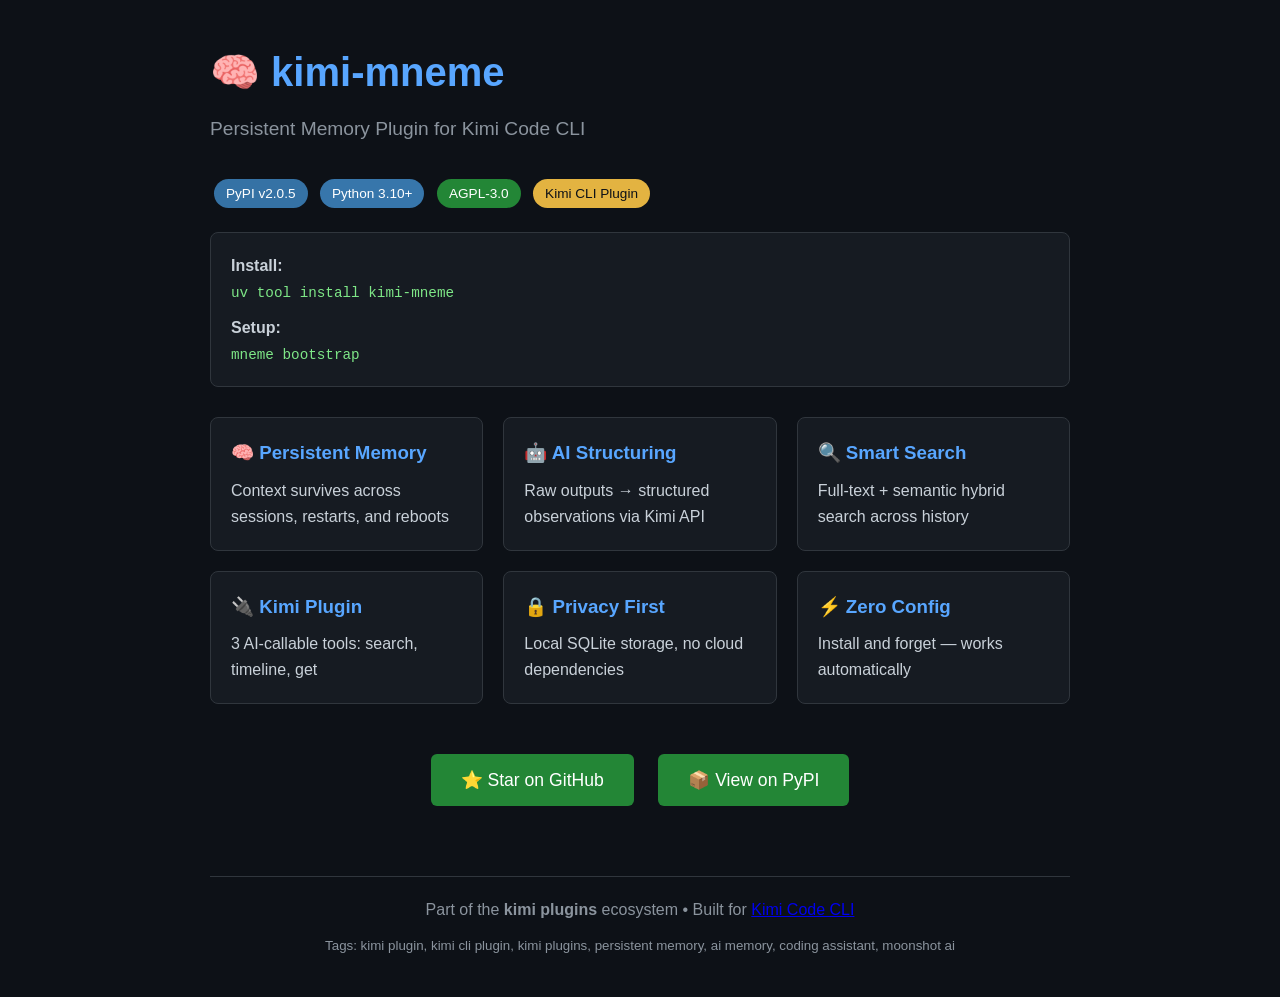
==== docs/index.html @ 5016ea13 "ci: auto-sync version from git tag to README, docs and source files" ====
<!DOCTYPE html>
<html lang="en">
<head>
    <meta charset="UTF-8">
    <meta name="viewport" content="width=device-width, initial-scale=1.0">
    <title>kimi-mneme — Persistent Memory Plugin for Kimi Code CLI</title>
    <meta name="description" content="kimi-mneme is a Kimi Code CLI plugin that adds persistent memory to your coding sessions. Search kimi plugins, kimi cli plugin, persistent memory.">
    <meta name="keywords" content="kimi plugin, kimi plugins, kimi cli plugin, kimi memory, persistent memory, ai memory, coding assistant, moonshot ai">
    <meta property="og:title" content="kimi-mneme — Persistent Memory Plugin for Kimi Code CLI">
    <meta property="og:description" content="Never lose track of your coding context. AI-powered persistent memory for Kimi CLI.">
    <meta property="og:url" content="https://barrelc.github.io/kimi-mneme">
    <style>
        * { margin: 0; padding: 0; box-sizing: border-box; }
        body {
            font-family: -apple-system, BlinkMacSystemFont, 'Segoe UI', Roboto, sans-serif;
            background: #0d1117;
            color: #c9d1d9;
            line-height: 1.6;
        }
        .container { max-width: 900px; margin: 0 auto; padding: 40px 20px; }
        h1 { color: #58a6ff; font-size: 2.5em; margin-bottom: 10px; }
        .subtitle { color: #8b949e; font-size: 1.2em; margin-bottom: 30px; }
        .badge { display: inline-block; padding: 4px 12px; border-radius: 20px; font-size: 0.85em; margin: 4px; }
        .badge-pypi { background: #3572a5; color: white; }
        .badge-python { background: #3776ab; color: white; }
        .badge-license { background: #238636; color: white; }
        .badge-kimi { background: #e3b341; color: #0d1117; }
        .install { background: #161b22; border: 1px solid #30363d; border-radius: 8px; padding: 20px; margin: 20px 0; }
        .install code { color: #7ee787; font-size: 1.1em; }
        .features { display: grid; grid-template-columns: repeat(auto-fit, minmax(250px, 1fr)); gap: 20px; margin: 30px 0; }
        .feature { background: #161b22; border: 1px solid #30363d; border-radius: 8px; padding: 20px; }
        .feature h3 { color: #58a6ff; margin-bottom: 10px; }
        .cta { text-align: center; margin: 40px 0; }
        .cta a {
            display: inline-block;
            background: #238636;
            color: white;
            padding: 12px 30px;
            border-radius: 6px;
            text-decoration: none;
            font-size: 1.1em;
            margin: 10px;
        }
        .cta a:hover { background: #2ea043; }
        footer { text-align: center; color: #8b949e; margin-top: 60px; padding-top: 20px; border-top: 1px solid #30363d; }
    </style>
</head>
<body>
    <div class="container">
        <h1>🧠 kimi-mneme</h1>
        <p class="subtitle">Persistent Memory Plugin for Kimi Code CLI</p>
        
        <div>
            <span class="badge badge-pypi">PyPI v<!-- VERSION -->2.0.5<!-- /VERSION --></span>
            <span class="badge badge-python">Python 3.10+</span>
            <span class="badge badge-license">AGPL-3.0</span>
            <span class="badge badge-kimi">Kimi CLI Plugin</span>
        </div>

        <div class="install">
            <p><strong>Install:</strong></p>
            <code>uv tool install kimi-mneme</code>
            <p style="margin-top:10px"><strong>Setup:</strong></p>
            <code>mneme bootstrap</code>
        </div>

        <div class="features">
            <div class="feature">
                <h3>🧠 Persistent Memory</h3>
                <p>Context survives across sessions, restarts, and reboots</p>
            </div>
            <div class="feature">
                <h3>🤖 AI Structuring</h3>
                <p>Raw outputs → structured observations via Kimi API</p>
            </div>
            <div class="feature">
                <h3>🔍 Smart Search</h3>
                <p>Full-text + semantic hybrid search across history</p>
            </div>
            <div class="feature">
                <h3>🔌 Kimi Plugin</h3>
                <p>3 AI-callable tools: search, timeline, get</p>
            </div>
            <div class="feature">
                <h3>🔒 Privacy First</h3>
                <p>Local SQLite storage, no cloud dependencies</p>
            </div>
            <div class="feature">
                <h3>⚡ Zero Config</h3>
                <p>Install and forget — works automatically</p>
            </div>
        </div>

        <div class="cta">
            <a href="https://github.com/barrelc/kimi-mneme">⭐ Star on GitHub</a>
            <a href="https://pypi.org/project/kimi-mneme/">📦 View on PyPI</a>
        </div>

        <footer>
            <p>Part of the <strong>kimi plugins</strong> ecosystem • Built for <a href="https://moonshotai.github.io/kimi-cli/">Kimi Code CLI</a></p>
            <p style="margin-top:10px">
                <small>Tags: kimi plugin, kimi cli plugin, kimi plugins, persistent memory, ai memory, coding assistant, moonshot ai</small>
            </p>
        </footer>
    </div>
</body>
</html>
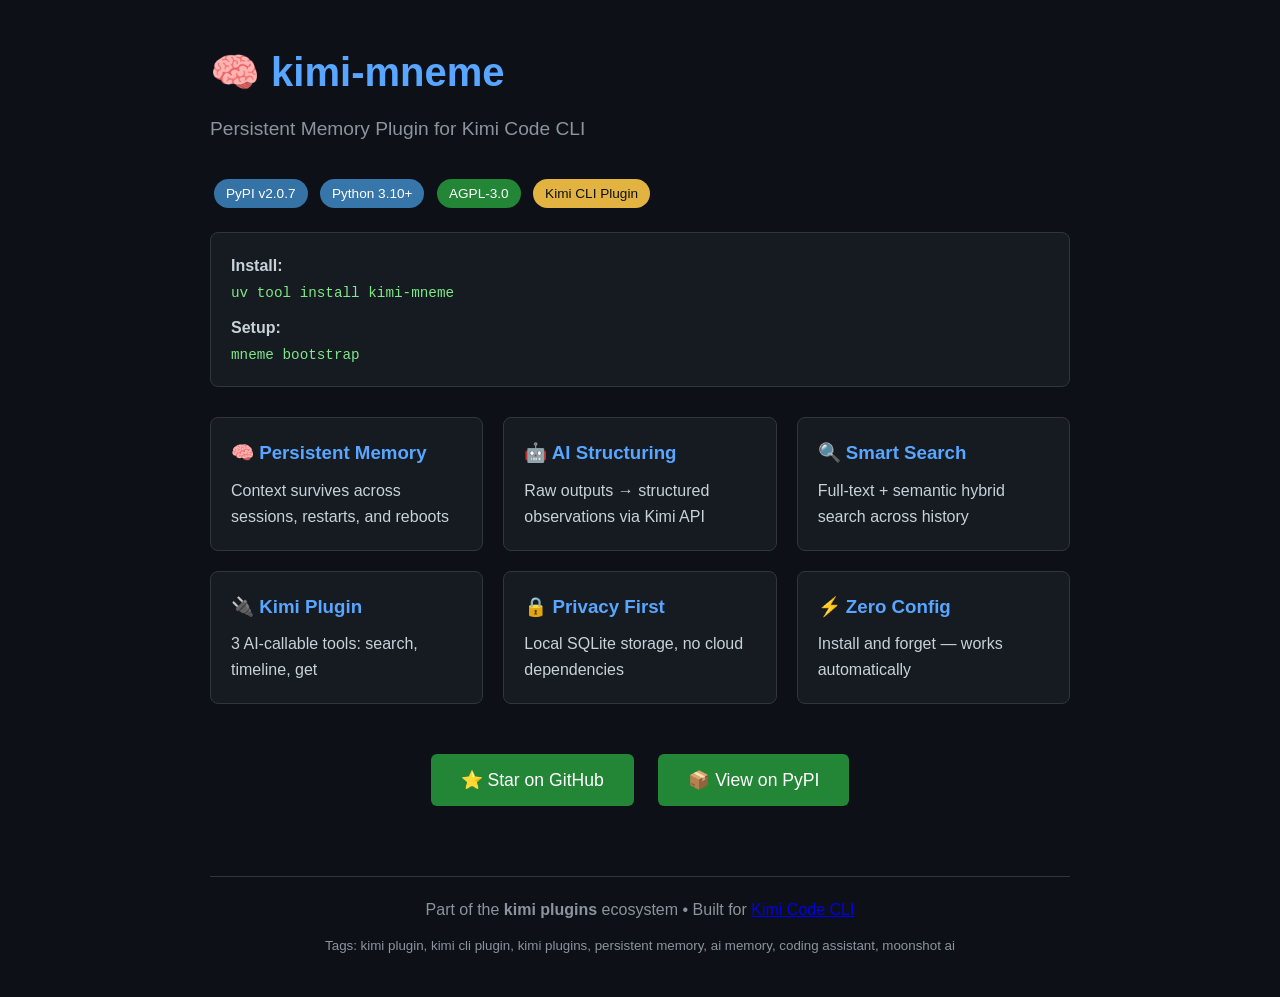
==== commit cbf9fa6d: "chore: bump version to 2.0.7" ====
--- a/docs/index.html
+++ b/docs/index.html
@@ -51,7 +51,7 @@
         <p class="subtitle">Persistent Memory Plugin for Kimi Code CLI</p>
         
         <div>
-            <span class="badge badge-pypi">PyPI v<!-- VERSION -->2.0.5<!-- /VERSION --></span>
+            <span class="badge badge-pypi">PyPI v<!-- VERSION -->2.0.7<!-- /VERSION --></span>
             <span class="badge badge-python">Python 3.10+</span>
             <span class="badge badge-license">AGPL-3.0</span>
             <span class="badge badge-kimi">Kimi CLI Plugin</span>
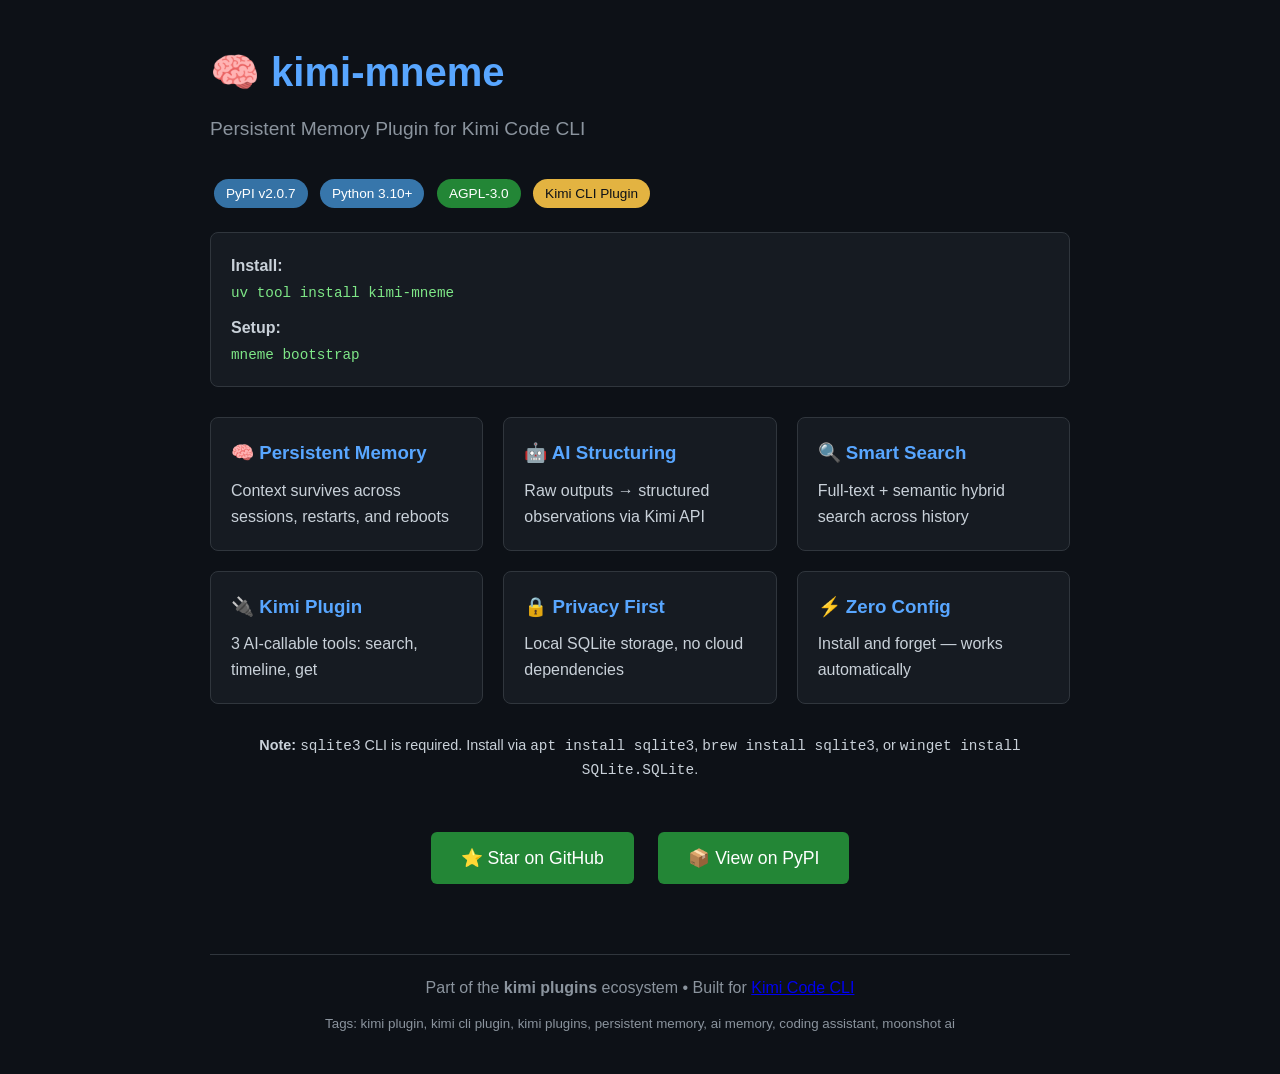
==== commit f8015a81: "docs: add sqlite3 CLI requirement and installation instructions across all docs" ====
--- a/docs/index.html
+++ b/docs/index.html
@@ -91,6 +91,10 @@
             </div>
         </div>
 
+        <p style="text-align:center; color: var(--muted); font-size: 0.9rem; margin-bottom: 1rem;">
+            <strong>Note:</strong> <code>sqlite3</code> CLI is required. Install via <code>apt install sqlite3</code>, <code>brew install sqlite3</code>, or <code>winget install SQLite.SQLite</code>.
+        </p>
+
         <div class="cta">
             <a href="https://github.com/barrelc/kimi-mneme">⭐ Star on GitHub</a>
             <a href="https://pypi.org/project/kimi-mneme/">📦 View on PyPI</a>
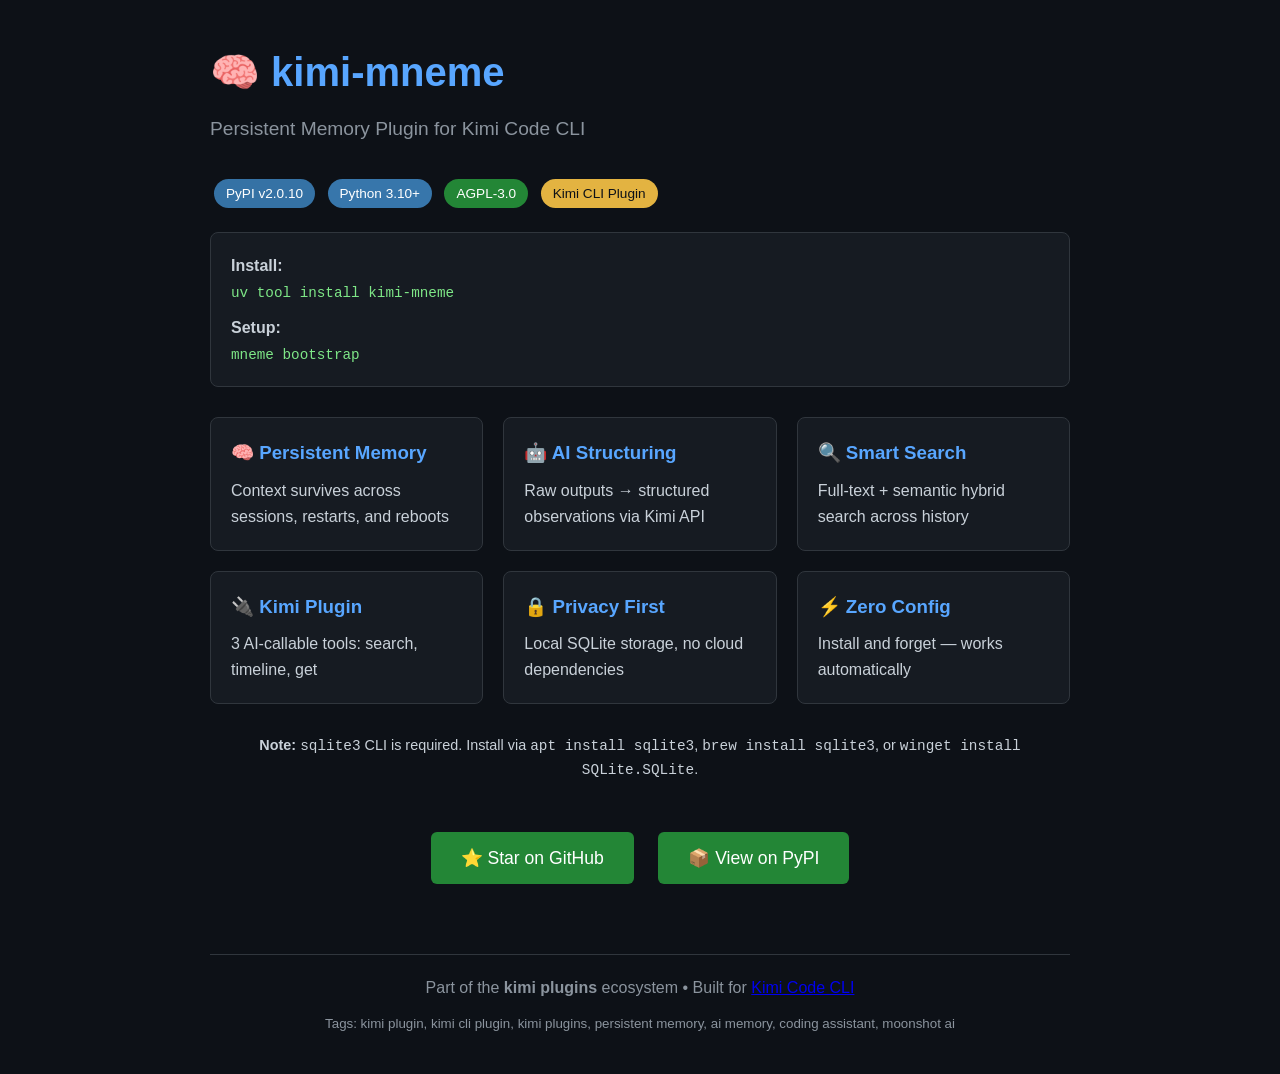
==== commit 8b522a15: "chore: bump version to 2.0.10" ====
--- a/docs/index.html
+++ b/docs/index.html
@@ -51,7 +51,7 @@
         <p class="subtitle">Persistent Memory Plugin for Kimi Code CLI</p>
         
         <div>
-            <span class="badge badge-pypi">PyPI v<!-- VERSION -->2.0.7<!-- /VERSION --></span>
+            <span class="badge badge-pypi">PyPI v<!-- VERSION -->2.0.10<!-- /VERSION --></span>
             <span class="badge badge-python">Python 3.10+</span>
             <span class="badge badge-license">AGPL-3.0</span>
             <span class="badge badge-kimi">Kimi CLI Plugin</span>
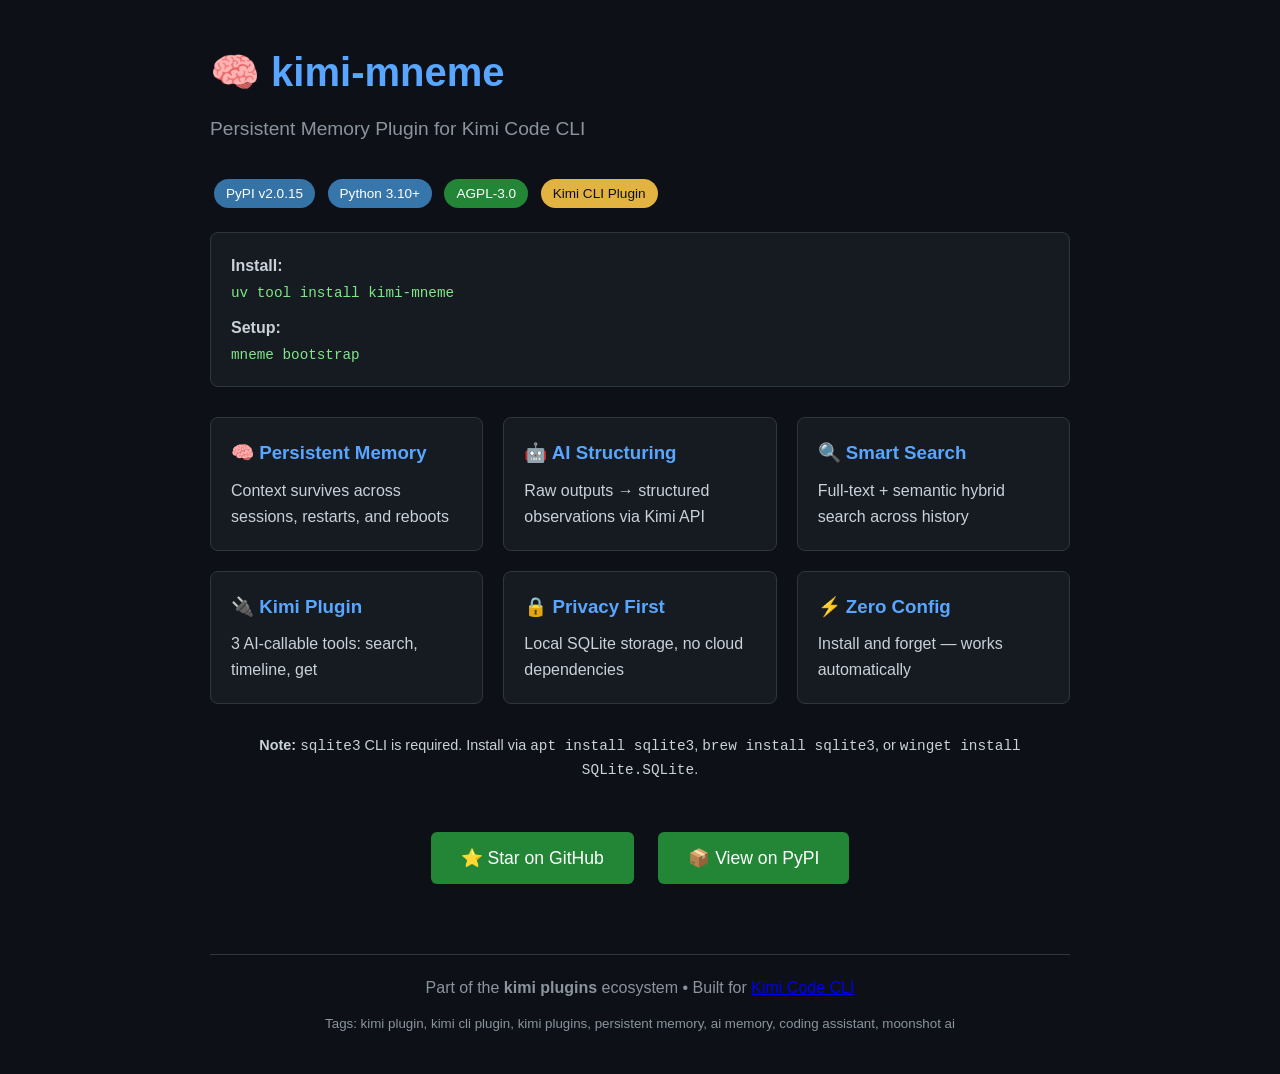
==== commit 52f176d5: "docs: update version references to 2.0.15 - README.md: 2.0.13 → 2.0.15 - docs/index.html: 2.0.10 → 2" ====
--- a/docs/index.html
+++ b/docs/index.html
@@ -51,7 +51,7 @@
         <p class="subtitle">Persistent Memory Plugin for Kimi Code CLI</p>
         
         <div>
-            <span class="badge badge-pypi">PyPI v<!-- VERSION -->2.0.10<!-- /VERSION --></span>
+            <span class="badge badge-pypi">PyPI v<!-- VERSION -->2.0.15<!-- /VERSION --></span>
             <span class="badge badge-python">Python 3.10+</span>
             <span class="badge badge-license">AGPL-3.0</span>
             <span class="badge badge-kimi">Kimi CLI Plugin</span>
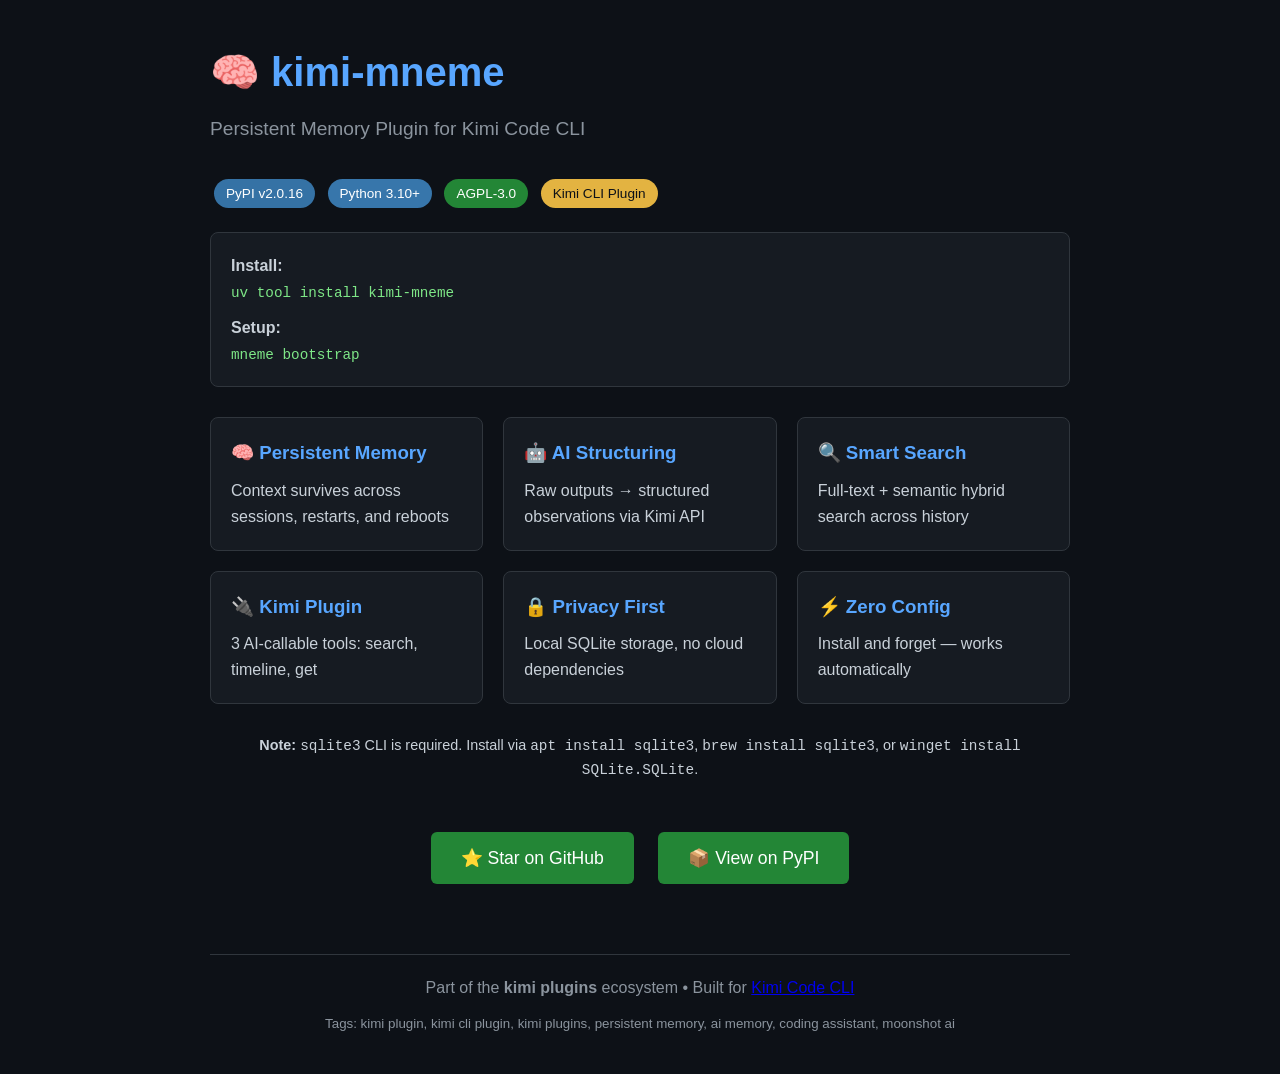
==== commit 840ccd2c: "chore: bump version to 2.0.16 Fixes: - heuristic_structuring: handle None tool_name (NOT NULL constr" ====
--- a/docs/index.html
+++ b/docs/index.html
@@ -51,7 +51,7 @@
         <p class="subtitle">Persistent Memory Plugin for Kimi Code CLI</p>
         
         <div>
-            <span class="badge badge-pypi">PyPI v<!-- VERSION -->2.0.15<!-- /VERSION --></span>
+            <span class="badge badge-pypi">PyPI v<!-- VERSION -->2.0.16<!-- /VERSION --></span>
             <span class="badge badge-python">Python 3.10+</span>
             <span class="badge badge-license">AGPL-3.0</span>
             <span class="badge badge-kimi">Kimi CLI Plugin</span>
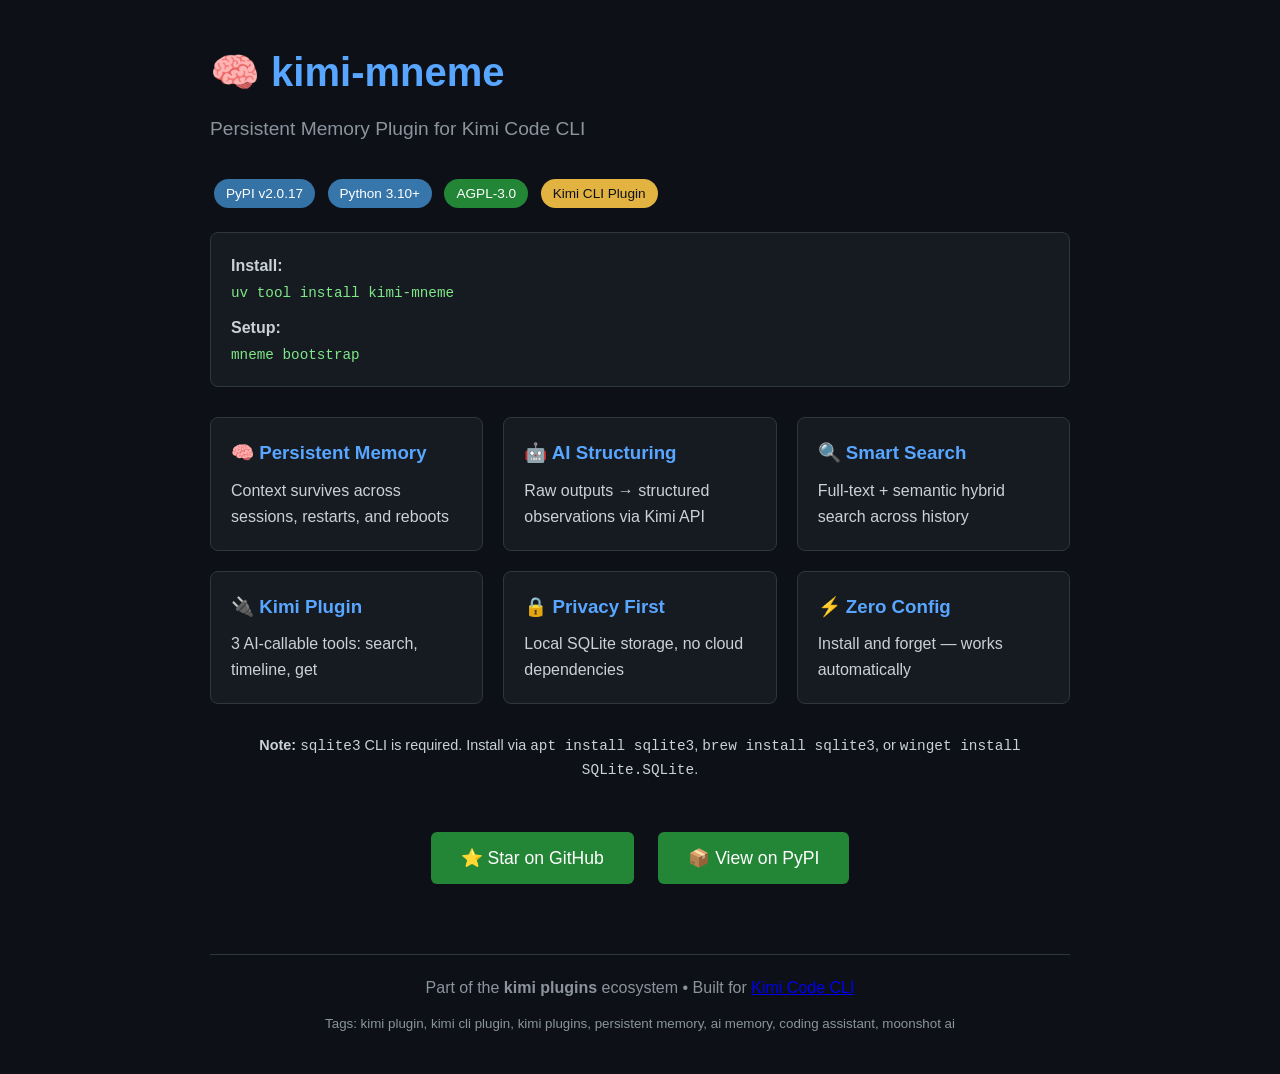
==== commit 37cf0317: "chore: bump version to 2.0.17 Fixes: - mcp_server: search both structured and raw observations - heu" ====
--- a/docs/index.html
+++ b/docs/index.html
@@ -51,7 +51,7 @@
         <p class="subtitle">Persistent Memory Plugin for Kimi Code CLI</p>
         
         <div>
-            <span class="badge badge-pypi">PyPI v<!-- VERSION -->2.0.16<!-- /VERSION --></span>
+            <span class="badge badge-pypi">PyPI v<!-- VERSION -->2.0.17<!-- /VERSION --></span>
             <span class="badge badge-python">Python 3.10+</span>
             <span class="badge badge-license">AGPL-3.0</span>
             <span class="badge badge-kimi">Kimi CLI Plugin</span>
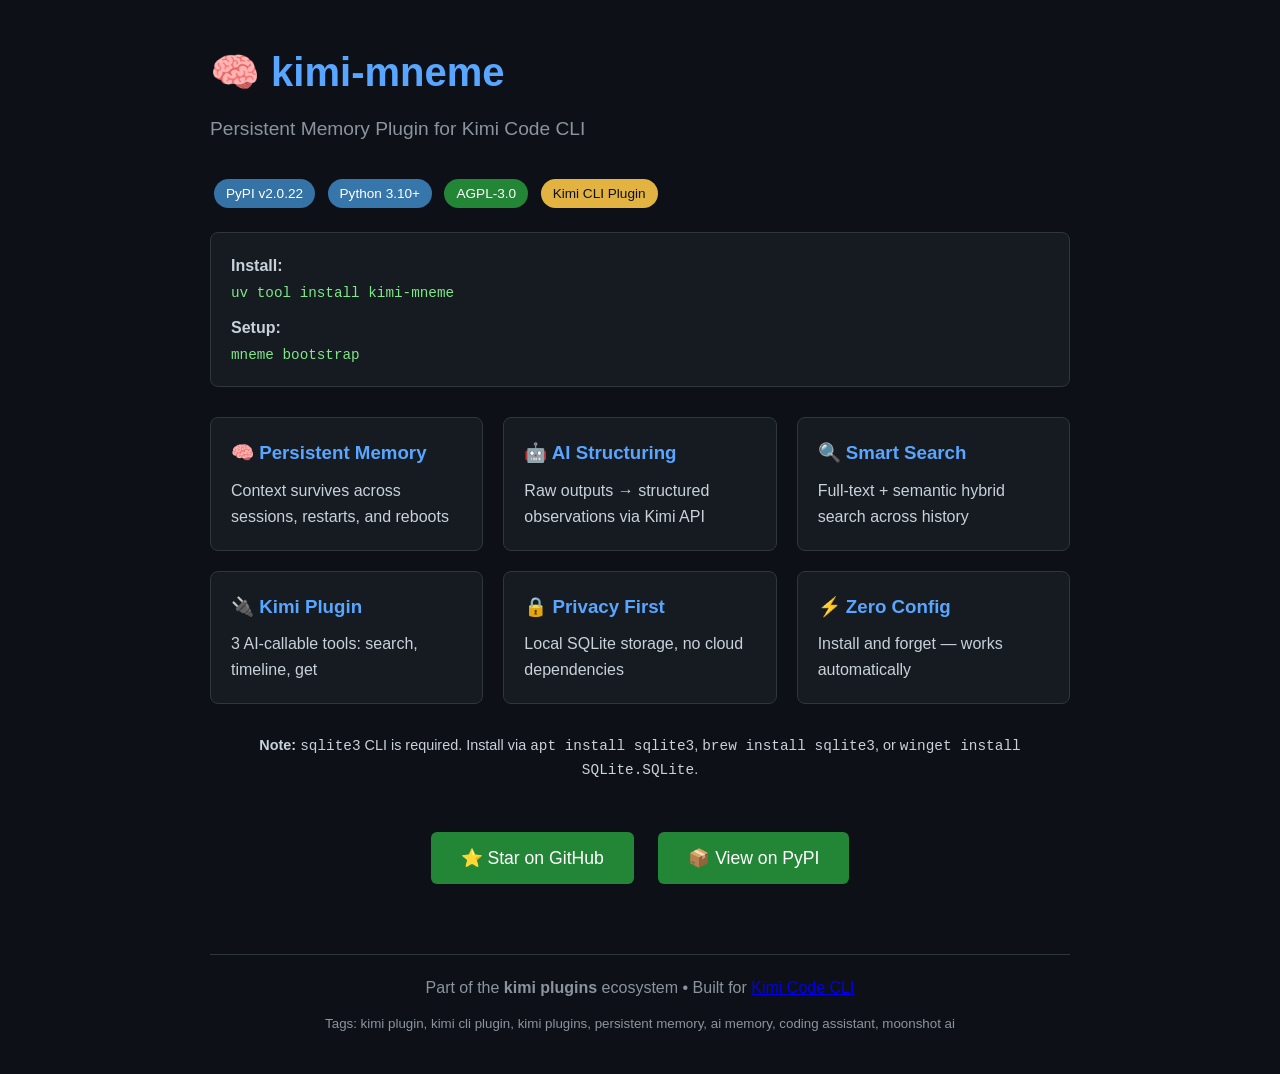
==== commit 81674d52: "fix: FTS5 dots, semantic search, vector embeddings - FTS5: wrap queries in quotes to handle dots/spe" ====
--- a/docs/index.html
+++ b/docs/index.html
@@ -51,7 +51,7 @@
         <p class="subtitle">Persistent Memory Plugin for Kimi Code CLI</p>
         
         <div>
-            <span class="badge badge-pypi">PyPI v<!-- VERSION -->2.0.17<!-- /VERSION --></span>
+            <span class="badge badge-pypi">PyPI v<!-- VERSION -->2.0.22<!-- /VERSION --></span>
             <span class="badge badge-python">Python 3.10+</span>
             <span class="badge badge-license">AGPL-3.0</span>
             <span class="badge badge-kimi">Kimi CLI Plugin</span>
